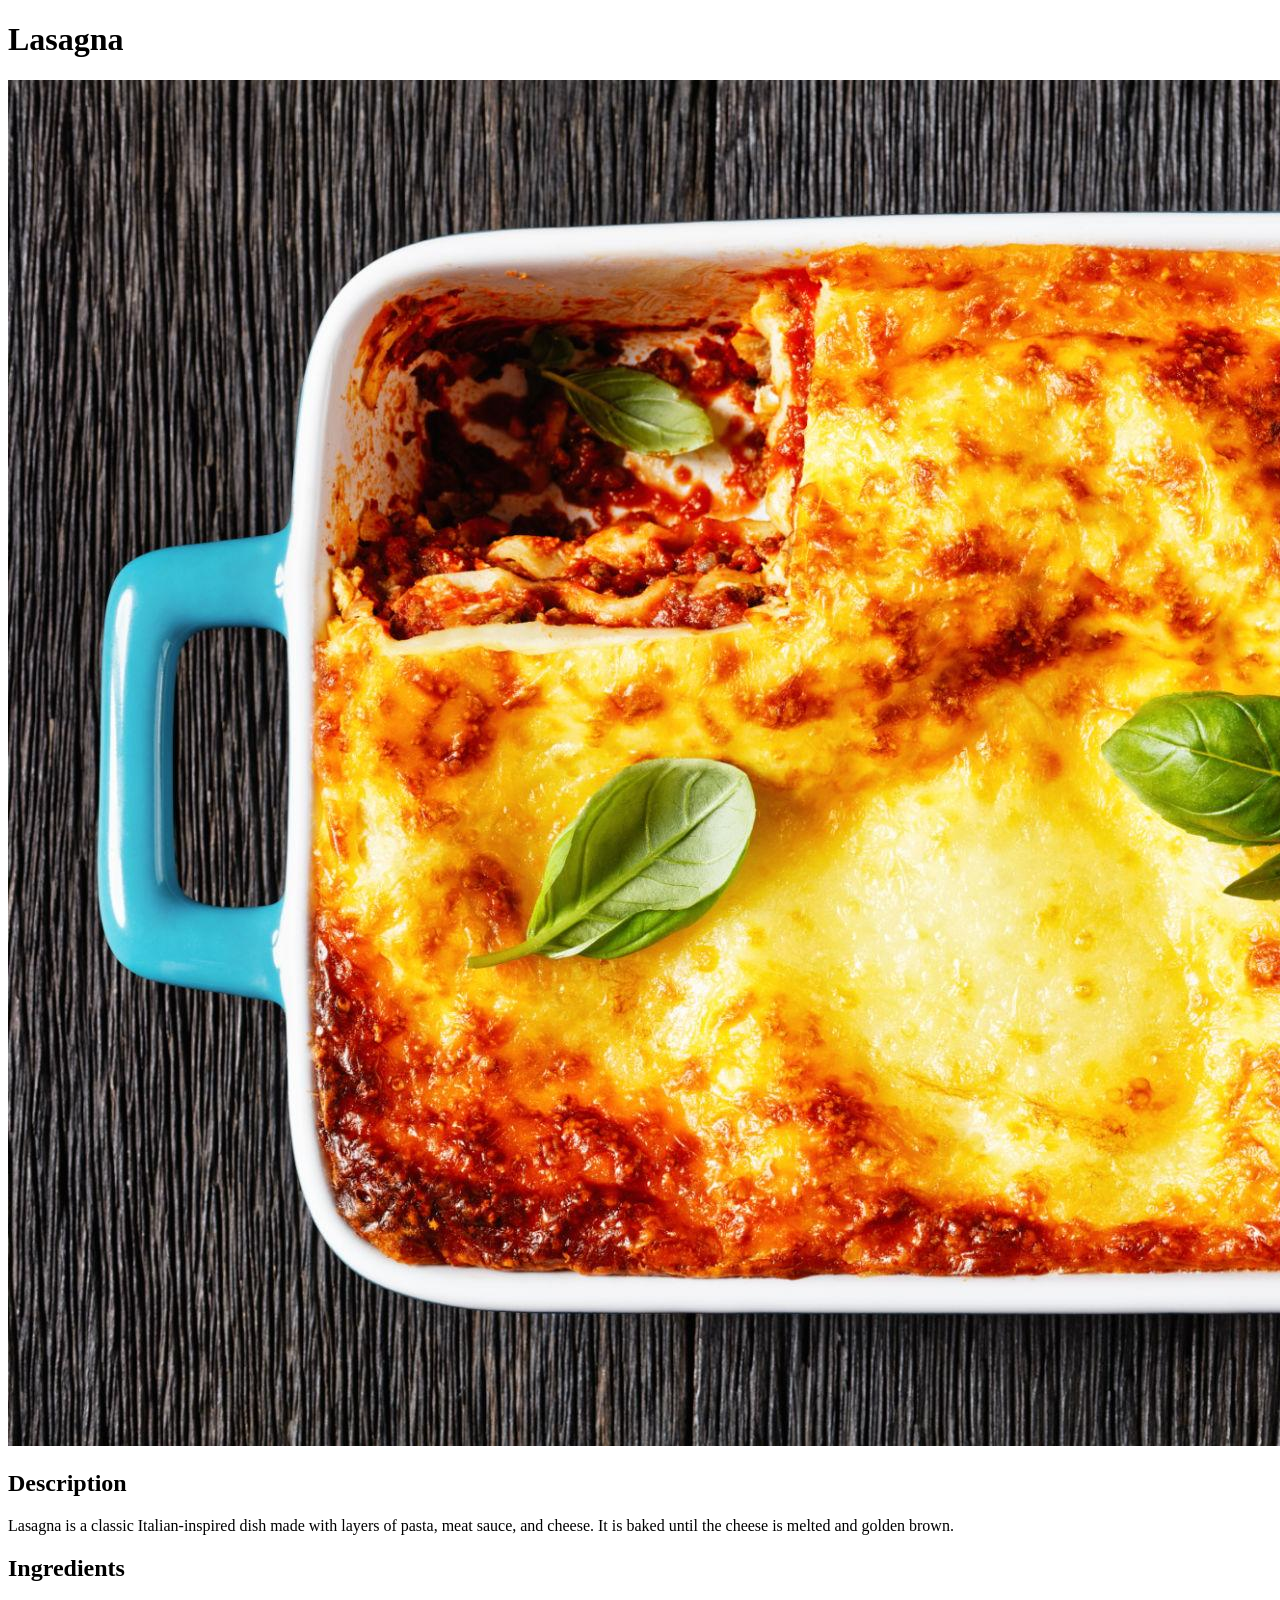
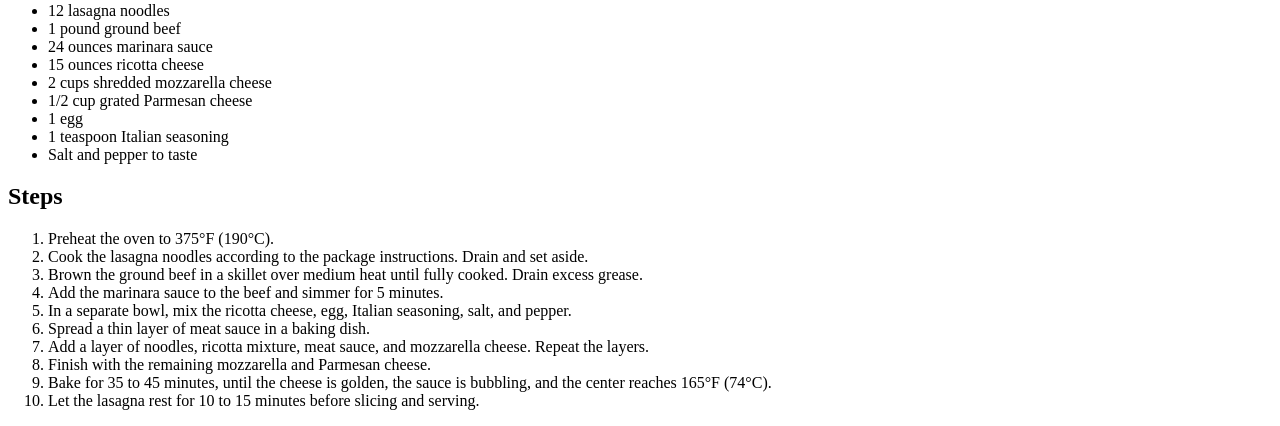
==== recipes/lasagna.html @ 8d1a7ee5 "Add lasagna recipe and homepage link" ====
<!DOCTYPE html>
<html lang="en">
<head>
    <meta charset="UTF-8">
    <meta name="viewport" content="width=device-width, initial-scale=1.0">
    <title>Lasagna Recipe</title>
</head>
<body>
    <h1>Lasagna</h1>

<img src="./images/lasagna.jpeg" alt="Baked lasagna in a casserole dish">
<h2>Description</h2>
<p>Lasagna is a classic Italian-inspired dish made with
layers of pasta, meat sauce, and cheese. It is baked
until the cheese is melted and golden brown.</p>

<h2>Ingredients</h2>

<ul>
    <li>12 lasagna noodles</li>
    <li>1 pound ground beef</li>
    <li>24 ounces marinara sauce</li>
    <li>15 ounces ricotta cheese</li>
    <li>2 cups shredded mozzarella cheese</li>
    <li>1/2 cup grated Parmesan cheese</li>
    <li>1 egg</li>
    <li>1 teaspoon Italian seasoning</li>
    <li>Salt and pepper to taste</li>
</ul>

<h2>Steps</h2>

<ol>
    <li>Preheat the oven to 375°F (190°C).</li>
    <li>Cook the lasagna noodles according to the package instructions. Drain and set aside.</li>
    <li>Brown the ground beef in a skillet over medium heat until fully cooked. Drain excess grease.</li>
    <li>Add the marinara sauce to the beef and simmer for 5 minutes.</li>
    <li>In a separate bowl, mix the ricotta cheese, egg, Italian seasoning, salt, and pepper.</li>
    <li>Spread a thin layer of meat sauce in a baking dish.</li>
    <li>Add a layer of noodles, ricotta mixture, meat sauce, and mozzarella cheese. Repeat the layers.</li>
    <li>Finish with the remaining mozzarella and Parmesan cheese.</li>
    <li>Bake for 35 to 45 minutes, until the cheese is golden, the sauce is bubbling, and the center reaches 165°F (74°C).</li>
    <li>Let the lasagna rest for 10 to 15 minutes before slicing and serving.</li>
</ol>
</body>
</html>
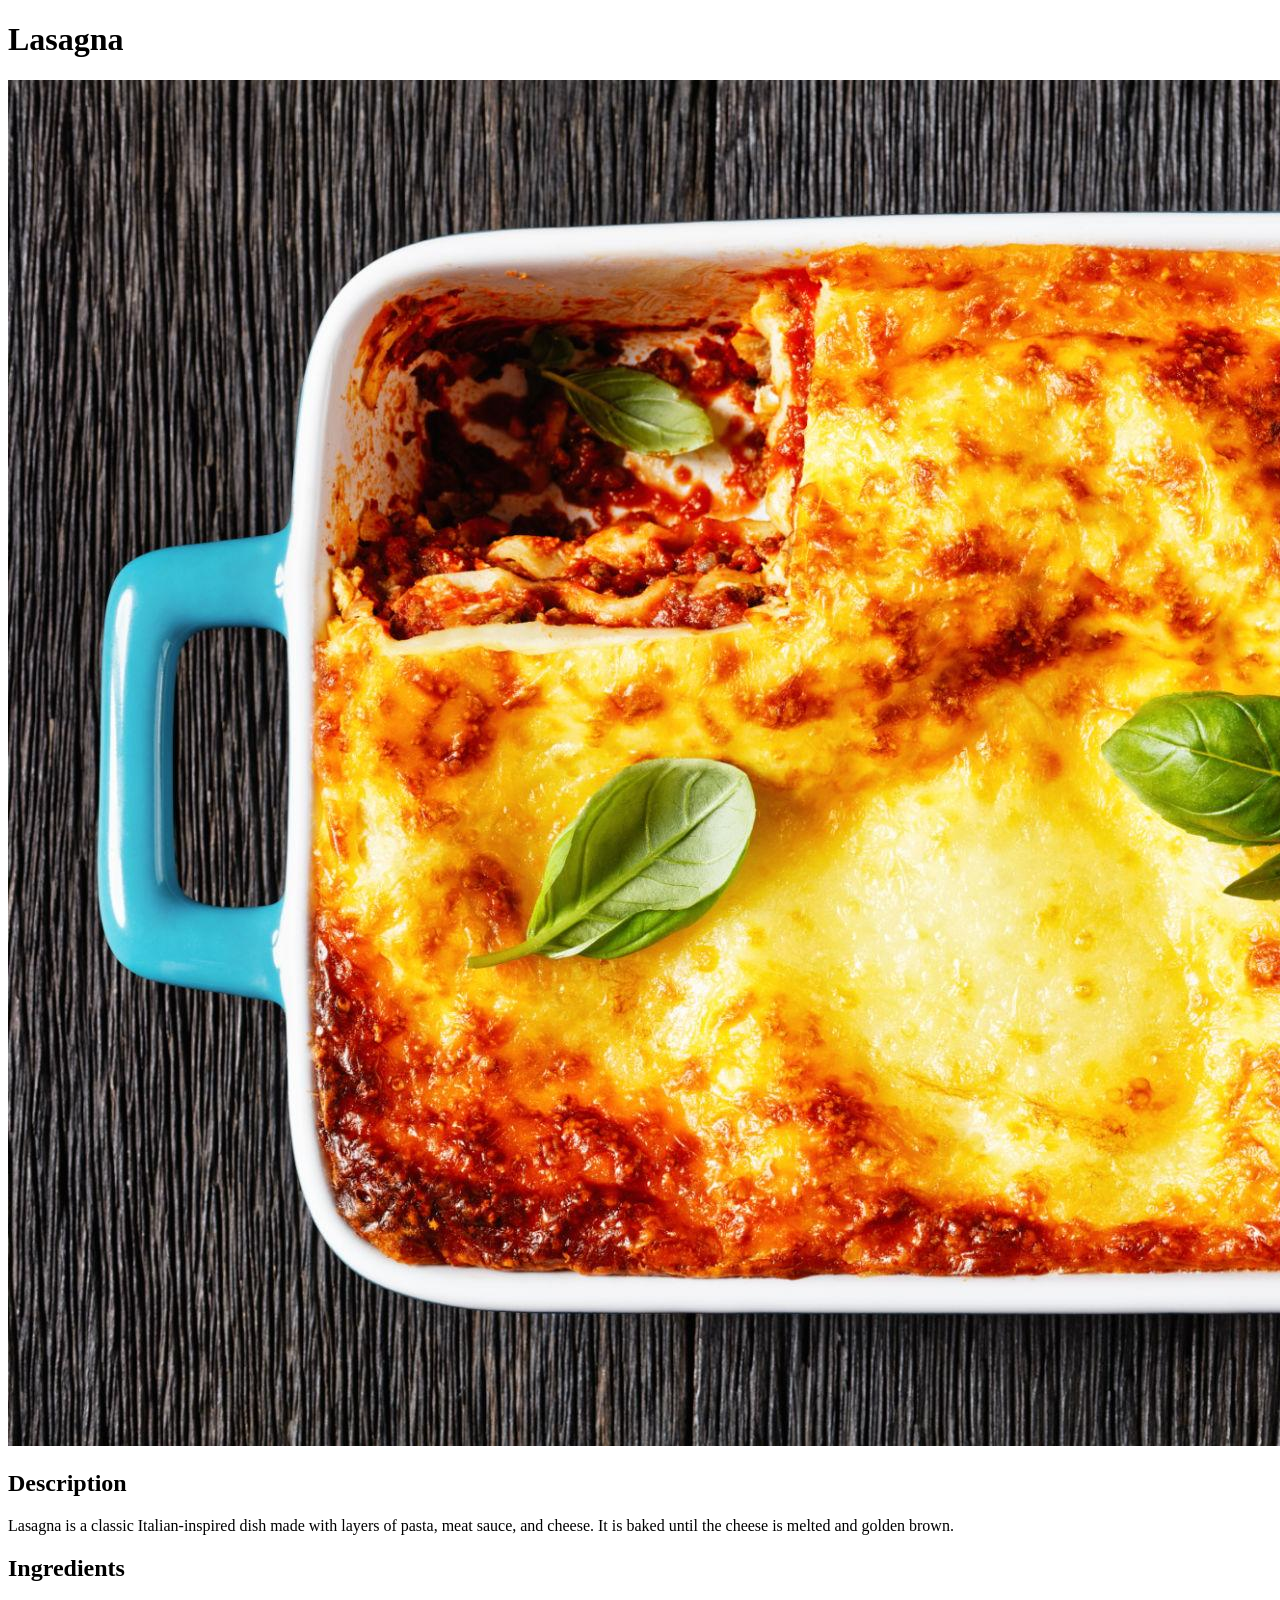
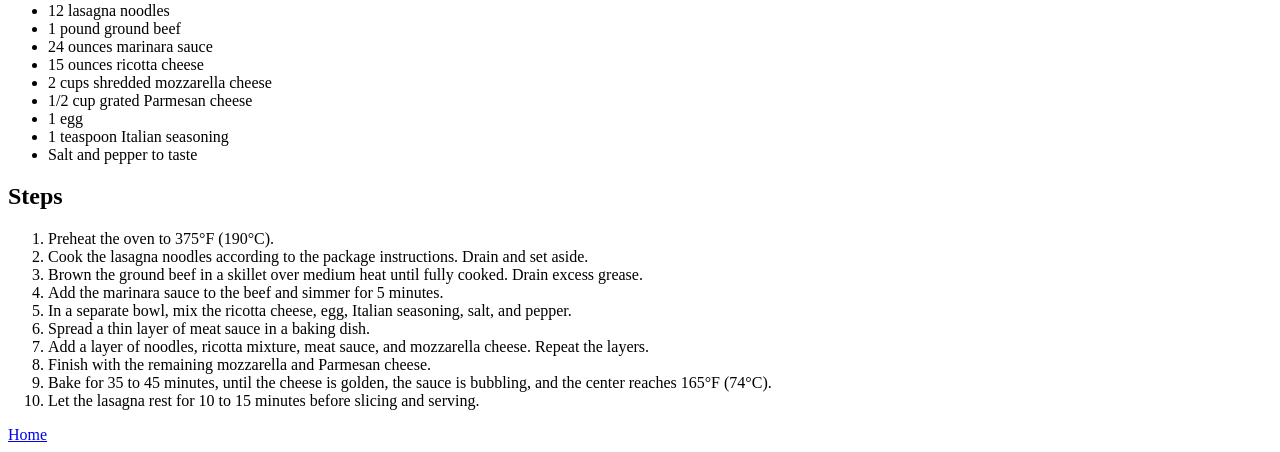
==== commit 1ecb492a: "Add Home links to recipe pages" ====
--- a/recipes/lasagna.html
+++ b/recipes/lasagna.html
@@ -43,5 +43,7 @@
     <li>Bake for 35 to 45 minutes, until the cheese is golden, the sauce is bubbling, and the center reaches 165°F (74°C).</li>
     <li>Let the lasagna rest for 10 to 15 minutes before slicing and serving.</li>
 </ol>
+
+<a href="../index.html">Home</a>
 </body>
 </html>
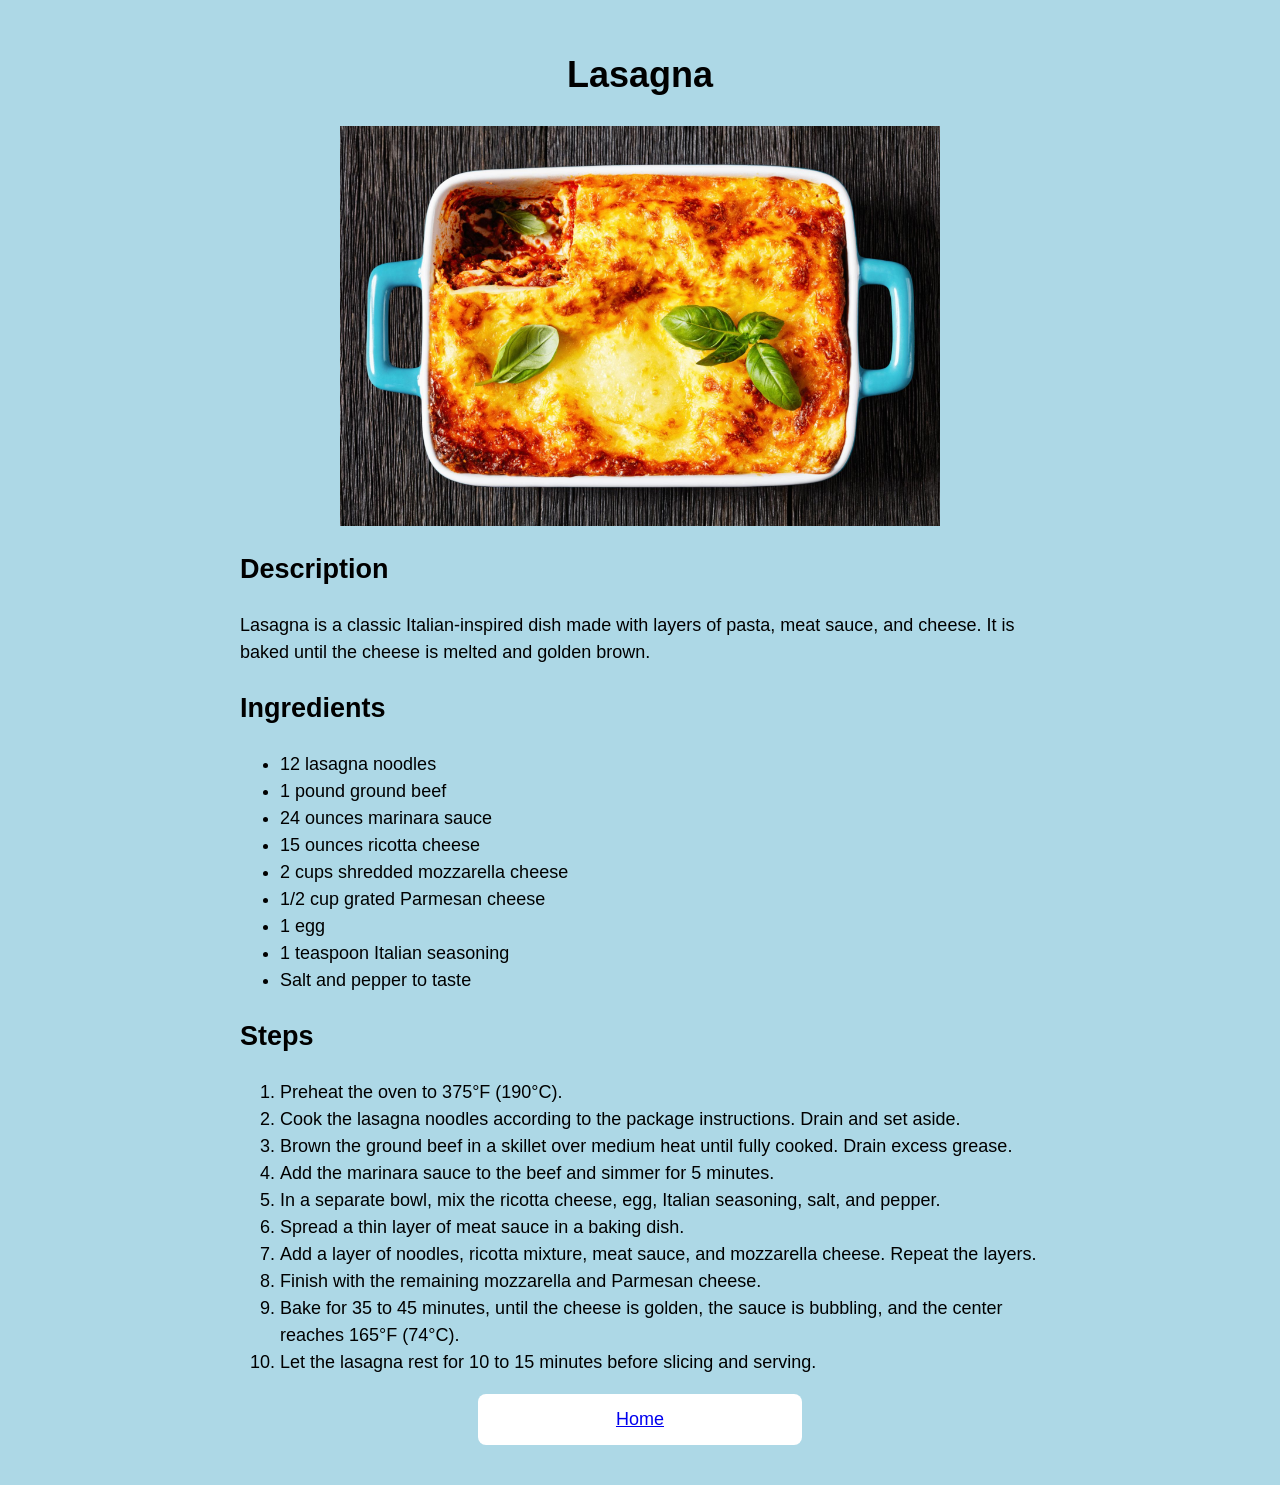
==== commit 4375ebe8: "Style Odin Recipes website with CSS" ====
--- a/recipes/lasagna.html
+++ b/recipes/lasagna.html
@@ -5,8 +5,9 @@
     <meta charset="UTF-8">
     <meta name="viewport" content="width=device-width, initial-scale=1.0">
     <title>Lasagna Recipe</title>
+<link rel="stylesheet" href="../style.css">
 </head>
-<body>
+<body class="recipe-page">
     <h1>Lasagna</h1>
 
 <img src="./images/lasagna.jpeg" alt="Baked lasagna in a casserole dish">
--- a/style.css
+++ b/style.css
@@ -0,0 +1,39 @@
+body {
+  background-color: lightblue;
+  font-family: Arial, sans-serif;
+  padding: 24px;
+  font-size: 18px;
+  line-height: 1.5;
+}
+
+h1 {
+  text-align: center;
+}
+
+a {
+  display: block;
+  margin: 0 auto 16px;
+  padding: 12px;
+  background-color: white;
+  border-radius: 8px;
+  max-width: 300px;
+  text-align: center;
+  font-size: 18px;
+}
+
+a:hover {
+  background-color: lightgray;
+}
+
+img {
+  width: 100%;
+  max-width: 600px;
+  height: auto;
+  display: block;
+  margin: 0 auto;
+}
+
+.recipe-page {
+  max-width: 800px;
+  margin: 0 auto;
+}
